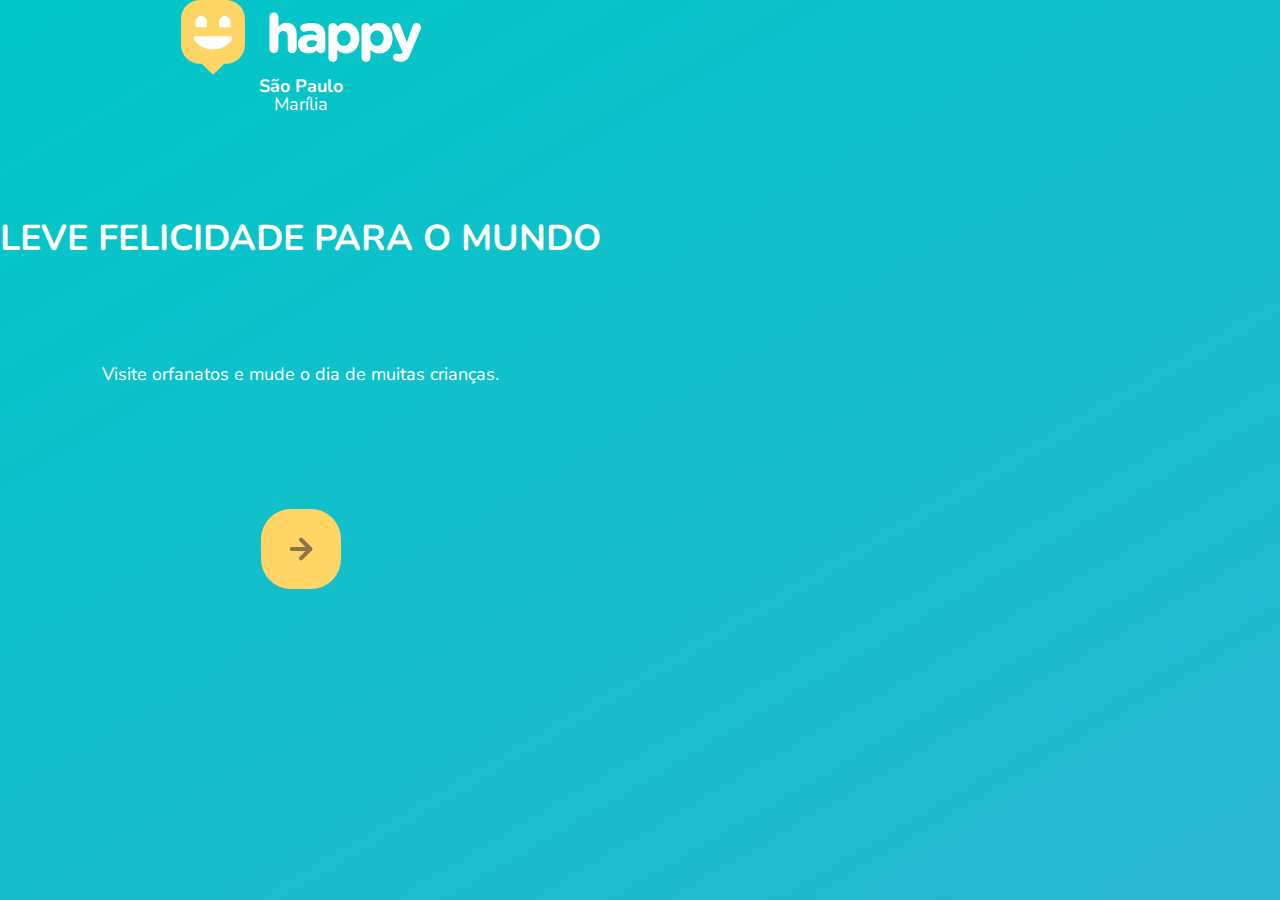
==== index.html @ 66a12b9d "workshp 1" ====
<!DOCTYPE html>
<html lang="pt-br">
<head>
  <meta charset="UTF-8">
  <meta name="viewport" content="width=device-width, initial-scale=1.0">
  <title>Happy</title>

  <link rel="icon" href="./public/images/logo-icon.png">
  <link rel="stylesheet" href="./public/css/main.css">
  <link rel="stylesheet" href="./public/css/animations.css">
  <link rel="stylesheet" href="./public/css/page-landing.css">
  <link href="https://fonts.googleapis.com/css2?family=Nunito:wght@400;600;800&display=swap" rel="stylesheet">
</head>
<body>
  <div id="page-landing">
    <div id="container">
      <header>
        <img class="animate-up" id="logo" src="./public/images/logo.svg" alt="Logomarca de Happy">
    
        <div class="location animate-up">
          <strong>São Paulo</strong>
          <p>Marília</p>
        </div>
      </header>

      <main>
        <h1 class="animate-up">LEVE FELICIDADE PARA O MUNDO</h1>

        <section class="visit">
          <p class="animate-up">Visite orfanatos e mude o dia de muitas crianças.</p>
          <a class="animate-up" href="#" title="Visite orfanatos">
            <img src="./public/images/arrow.svg" alt="Ir para o mapa">
          </a>
        </section>
      </main>
    </div>
  </div>
</body>
</html>
---- public/css/main.css ----
* {
  margin: 0;
  padding: 0;
}

body {
  height: 100vh;
  color: white;
}

:root {
  font-size: 62.5%;
}

body, 
input, 
button, 
textarea {
  font: 400 1.8rem/1 'Nunito', 'sans-serif';
}
---- public/css/animations.css ----
@keyframes up {
  from {
    opacity: 0;
    transform: translateY(16px);
  }

  to {
    opacity: 1;
    transform: translateY(0);
  }
}

.animate-up {
  animation-name: up;
  animation-duration: 300ms;
  animation-fill-mode: backwards;
}
---- public/css/page-landing.css ----
#page-landing {
  background: linear-gradient(329.54deg, #29b6d1 0%, #00c7c7 100%);
 
  text-align: center;
  min-height: 100vh;

  display: flex;
}

.container {
  margin: auto;

  width: 90%;
}

.location, 
h1, 
.visit p {
  height: 16vh;
}

.visit a {
  width: 8rem;
  height: 8rem;
  background: #ffd666;
  
  border: none;
  border-radius: 3rem;
  
  display: flex;
  align-items: center;
  justify-content:center;
  
  margin: auto; 

  transition: background .2s;
}

.visit a:hover {
  background: #96feff;
}

#logo {
  animation-delay: 50ms;
}

.location {
  animation-delay: 100ms;
}

main h1 {
  animation-delay: 150ms;
}

.visit p {
  animation-delay: 200ms;
}

.visit a {
  animation-delay: 200ms;
}
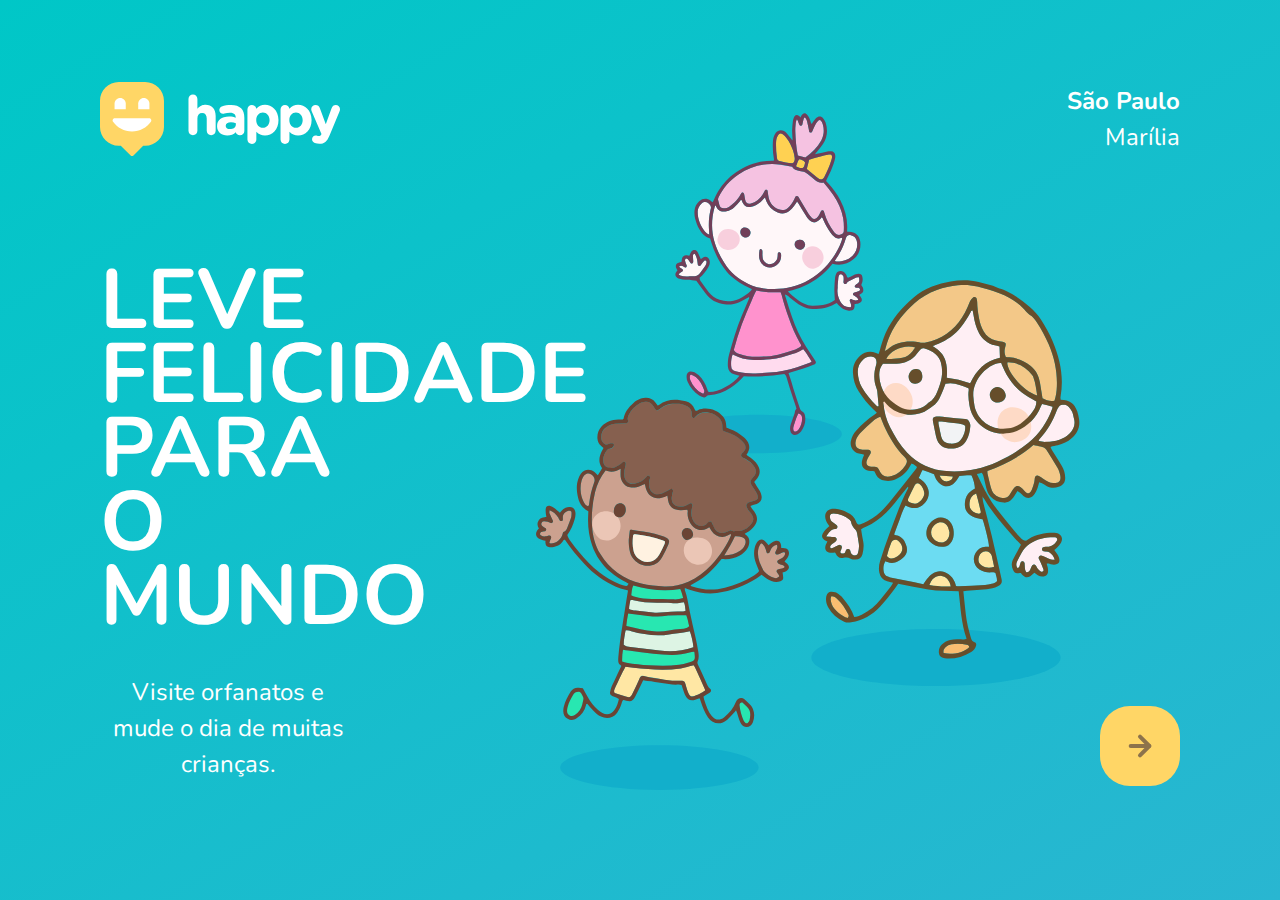
==== commit 59c8531b: "criado a pagina de cadastro de orfanatos, e finalização da home" ====
--- a/index.html
+++ b/index.html
@@ -1,39 +1,39 @@
 <!DOCTYPE html>
-<html lang="pt-br">
-<head>
-  <meta charset="UTF-8">
-  <meta name="viewport" content="width=device-width, initial-scale=1.0">
-  <title>Happy</title>
+<html lang="pt_BR">
+  <head>
+    <meta charset="UTF-8" />
+    <meta name="viewport" content="width=device-width, initial-scale=1.0" />
+    <title>Happy</title>
 
-  <link rel="icon" href="./public/images/logo-icon.png">
-  <link rel="stylesheet" href="./public/css/main.css">
-  <link rel="stylesheet" href="./public/css/animations.css">
-  <link rel="stylesheet" href="./public/css/page-landing.css">
-  <link href="https://fonts.googleapis.com/css2?family=Nunito:wght@400;600;800&display=swap" rel="stylesheet">
-</head>
-<body>
-  <div id="page-landing">
-    <div id="container">
-      <header>
-        <img class="animate-up" id="logo" src="./public/images/logo.svg" alt="Logomarca de Happy">
-    
-        <div class="location animate-up">
-          <strong>São Paulo</strong>
-          <p>Marília</p>
-        </div>
-      </header>
+    <link rel="icon" href="./public/images/logo-icon.png" /> 
+    <link rel="stylesheet" href="./public/css/main.css" />
+    <link rel="stylesheet" href="./public/css/animations.css" />
+    <link rel="stylesheet" href="./public/css/page-landing.css" />
+    <link href="https://fonts.googleapis.com/css2?family=Nunito:wght@400;600;800&display=swap" rel="stylesheet">
+  </head>
+  <body>
+    <div id="page-landing">
+      <div id="container">
+        <header>
+          <img class="animate-up" id="logo" src="./public/images/logo.svg" alt="Logomarca de Happy" />
+      
+          <div class="location animate-up">
+            <strong>São Paulo</strong>
+            <p>Marília</p>
+          </div>
+        </header>
 
-      <main>
-        <h1 class="animate-up">LEVE FELICIDADE PARA O MUNDO</h1>
+        <main>
+          <h1 class="animate-up">LEVE FELICIDADE PARA O MUNDO</h1>
 
-        <section class="visit">
-          <p class="animate-up">Visite orfanatos e mude o dia de muitas crianças.</p>
-          <a class="animate-up" href="#" title="Visite orfanatos">
-            <img src="./public/images/arrow.svg" alt="Ir para o mapa">
-          </a>
-        </section>
-      </main>
+          <section class="visit">
+            <p class="animate-up">Visite orfanatos e mude o dia de muitas crianças.</p>
+            <a href="#" title="Visite orfanatos" class="animate-up">
+              <img src="./public/images/arrow.svg" alt="Ir para o mapa" />
+            </a>
+          </section>
+        </main>
+      </div>
     </div>
-  </div>
-</body>
+  </body>
 </html>--- a/public/css/main.css
+++ b/public/css/main.css
@@ -1,6 +1,7 @@
 * {
   margin: 0;
   padding: 0;
+  box-sizing: border-box;
 }
 
 body {
@@ -16,5 +17,5 @@
 input, 
 button, 
 textarea {
-  font: 400 1.8rem/1 'Nunito', 'sans-serif';
+  font: 400 1.8rem/1 "Nunito", "sans-serif";
 }--- a/public/css/animations.css
+++ b/public/css/animations.css
@@ -10,6 +10,21 @@
   }
 }
 
+@keyframes right {
+  from {
+    transform: translateX(-100%);
+  }
+
+  to {
+    transform: translateX(0);
+  }
+}
+
+.animate-right {
+  animation-name: right;
+  animation-duration: 300ms;
+}
+
 .animate-up {
   animation-name: up;
   animation-duration: 300ms;
--- a/public/css/page-landing.css
+++ b/public/css/page-landing.css
@@ -7,10 +7,10 @@
   display: flex;
 }
 
-.container {
+#container {
   margin: auto;
 
-  width: 90%;
+  width: min(90%, 112rem);
 }
 
 .location, 
@@ -32,8 +32,9 @@
   justify-content:center;
   
   margin: auto; 
+  animation-delay: 250ms;
 
-  transition: background .2s;
+  transition: background 200ms;
 }
 
 .visit a:hover {
@@ -50,12 +51,57 @@
 
 main h1 {
   animation-delay: 150ms;
+  font-size: clamp(4rem, 8vw, 8.4rem);
 }
 
 .visit p {
   animation-delay: 200ms;
 }
 
-.visit a {
-  animation-delay: 200ms;
+@media (min-width: 760px) {
+  #container {
+    padding: 5rem 2rem;
+    background: url("../images/bg.svg") no-repeat 80% / clamp(30rem, 54vw, 56rem);
+  }
+
+  header {
+    display: flex;
+    align-items: center;
+    justify-content: space-between;
+  }
+
+  .location, h1, visit p {
+    height: initial;
+    text-align: initial;
+  }
+
+  .location {
+    text-align: right;
+    font-size: 2.4rem;
+    line-height: 1.5;
+  }
+
+  main h1 {
+    font-weight: bold;
+    line-height: 0.88;
+
+    margin: clamp(10%, 9vh, 12%) 0 4rem;
+    width: min(300px, 80%);
+  }
+
+  .visit {
+    display: flex;
+    align-items: center;
+    justify-content: space-between;
+  }
+
+  .visit p {
+    line-height: 1.5;
+    width: clamp(20rem, 20vw, 30rem);
+    font-size: 2.4rem;
+  }
+
+  .visit a {
+    margin: initial;
+  }
 }